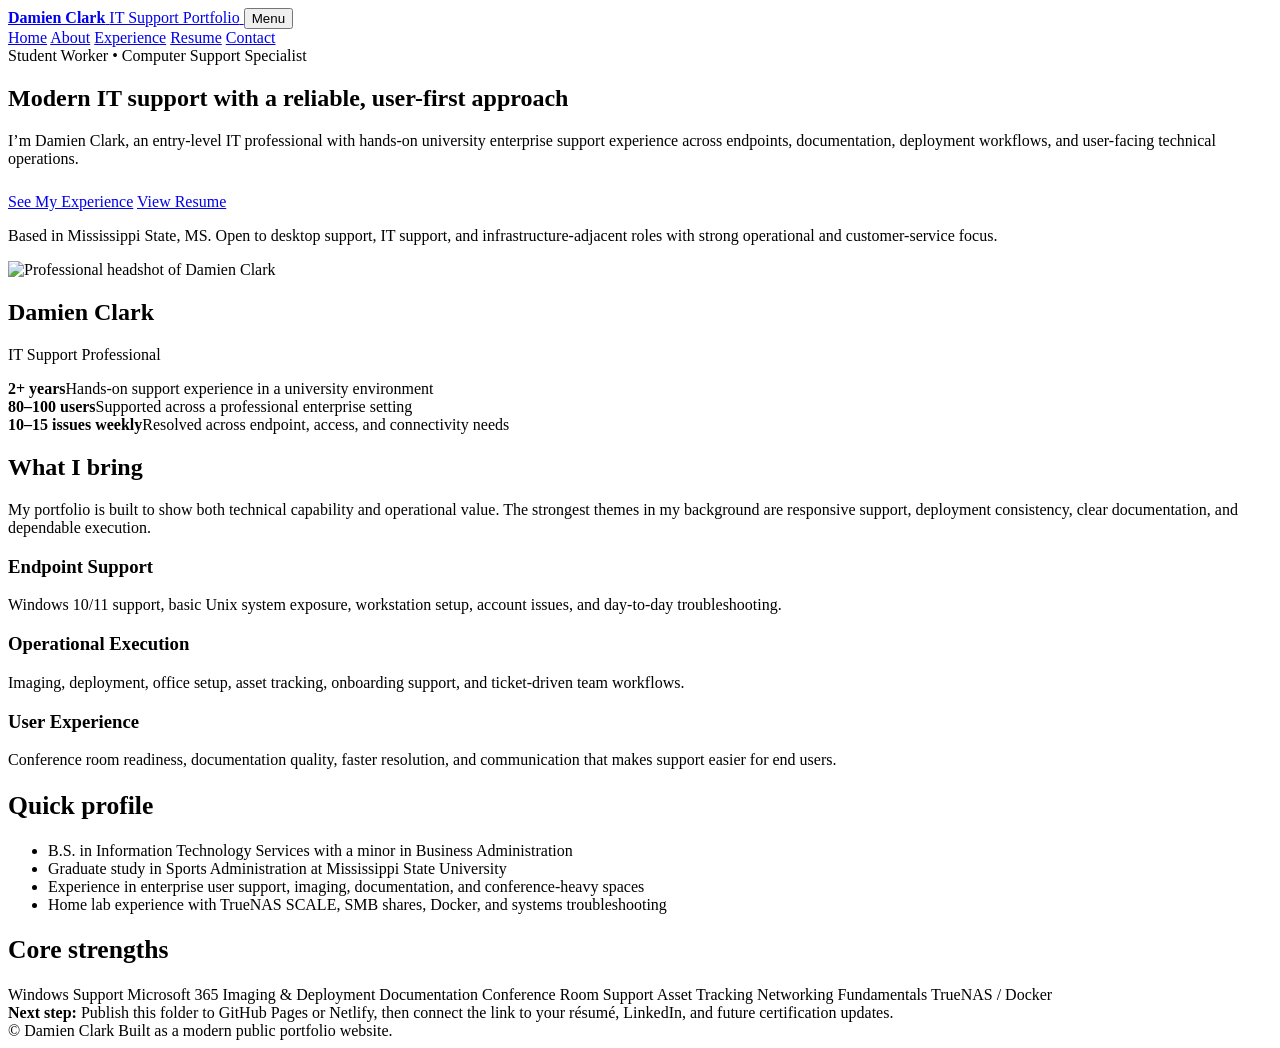
==== index.html @ 9a260115 "Add files via upload" ====
<!DOCTYPE html>
<html lang="en">
<head>
  <meta charset="UTF-8" />
  <meta name="viewport" content="width=device-width, initial-scale=1.0" />
  <meta name="description" content="Damien Clark portfolio website featuring IT support experience, technical strengths, and resume." />
  <title>Damien Clark | IT Support Portfolio</title>
  <link rel="stylesheet" href="assets/styles.css" />
</head>
<body>
<header class="site-header">
  <div class="container nav-wrap">
    <a class="brand" href="index.html">
      <strong>Damien Clark</strong>
      <span>IT Support Portfolio</span>
    </a>
    <button class="nav-toggle" type="button" aria-label="Open navigation">Menu</button>
    <nav class="nav-links">
      <a href="index.html" class="active">Home</a>
      <a href="about.html" class="">About</a>
      <a href="experience.html" class="">Experience</a>
      <a href="resume.html" class="">Resume</a>
      <a href="contact.html" class="">Contact</a>
    </nav>
  </div>
</header>

<main>
  <section class="hero">
    <div class="container hero-grid">
      <div>
        <span class="kicker">Student Worker • Computer Support Specialist</span>
        <h1>Modern IT support with a <span class="gradient">reliable, user-first approach</span></h1>
        <p class="lead">
          I’m Damien Clark, an entry-level IT professional with hands-on university enterprise support experience across endpoints, documentation, deployment workflows, and user-facing technical operations.
        </p>
        <div class="btn-row" style="margin-top: 1.6rem;">
          <a class="btn btn-primary" href="experience.html">See My Experience</a>
          <a class="btn btn-secondary" href="resume.html">View Resume</a>
        </div>
        <div class="hero-note">
          <p>
            Based in Mississippi State, MS. Open to desktop support, IT support, and infrastructure-adjacent roles with strong operational and customer-service focus.
          </p>
        </div>
      </div>
      <aside class="card profile-card">
        <img src="assets/headshot.png" alt="Professional headshot of Damien Clark" />
        <div class="profile-meta">
          <h2>Damien Clark</h2>
          <p>IT Support Professional</p>
        </div>
      </aside>
    </div>
  </section>

  <section class="section-tight">
    <div class="container">
      <div class="grid-3">
        <article class="stat"><strong>2+ years</strong><span class="muted">Hands-on support experience in a university environment</span></article>
        <article class="stat"><strong>80–100 users</strong><span class="muted">Supported across a professional enterprise setting</span></article>
        <article class="stat"><strong>10–15 issues weekly</strong><span class="muted">Resolved across endpoint, access, and connectivity needs</span></article>
      </div>
    </div>
  </section>

  <section class="section">
    <div class="container">
      <h2 class="section-title">What I bring</h2>
      <p class="section-copy">
        My portfolio is built to show both technical capability and operational value. The strongest themes in my background are responsive support, deployment consistency, clear documentation, and dependable execution.
      </p>
      <div class="grid-3">
        <article class="card info-card">
          <h3>Endpoint Support</h3>
          <p class="muted">Windows 10/11 support, basic Unix system exposure, workstation setup, account issues, and day-to-day troubleshooting.</p>
        </article>
        <article class="card info-card">
          <h3>Operational Execution</h3>
          <p class="muted">Imaging, deployment, office setup, asset tracking, onboarding support, and ticket-driven team workflows.</p>
        </article>
        <article class="card info-card">
          <h3>User Experience</h3>
          <p class="muted">Conference room readiness, documentation quality, faster resolution, and communication that makes support easier for end users.</p>
        </article>
      </div>
    </div>
  </section>

  <section class="section">
    <div class="container grid-2">
      <article class="card">
        <div class="card-inner">
          <h2 class="section-title" style="font-size: 1.6rem;">Quick profile</h2>
          <ul class="list-clean">
            <li>B.S. in Information Technology Services with a minor in Business Administration</li>
            <li>Graduate study in Sports Administration at Mississippi State University</li>
            <li>Experience in enterprise user support, imaging, documentation, and conference-heavy spaces</li>
            <li>Home lab experience with TrueNAS SCALE, SMB shares, Docker, and systems troubleshooting</li>
          </ul>
        </div>
      </article>
      <article class="card">
        <div class="card-inner">
          <h2 class="section-title" style="font-size: 1.6rem;">Core strengths</h2>
          <div class="badge-list">
            <span class="badge">Windows Support</span>
            <span class="badge">Microsoft 365</span>
            <span class="badge">Imaging & Deployment</span>
            <span class="badge">Documentation</span>
            <span class="badge">Conference Room Support</span>
            <span class="badge">Asset Tracking</span>
            <span class="badge">Networking Fundamentals</span>
            <span class="badge">TrueNAS / Docker</span>
          </div>
        </div>
      </article>
    </div>
  </section>

  <section class="section">
    <div class="container">
      <div class="callout">
        <strong>Next step:</strong> Publish this folder to GitHub Pages or Netlify, then connect the link to your résumé, LinkedIn, and future certification updates.
      </div>
    </div>
  </section>
</main>
<footer class="site-footer">
  <div class="container footer-row">
    <span>© <span data-year></span> Damien Clark</span>
    <span>Built as a modern public portfolio website.</span>
  </div>
</footer>
<script src="assets/script.js"></script></body></html>
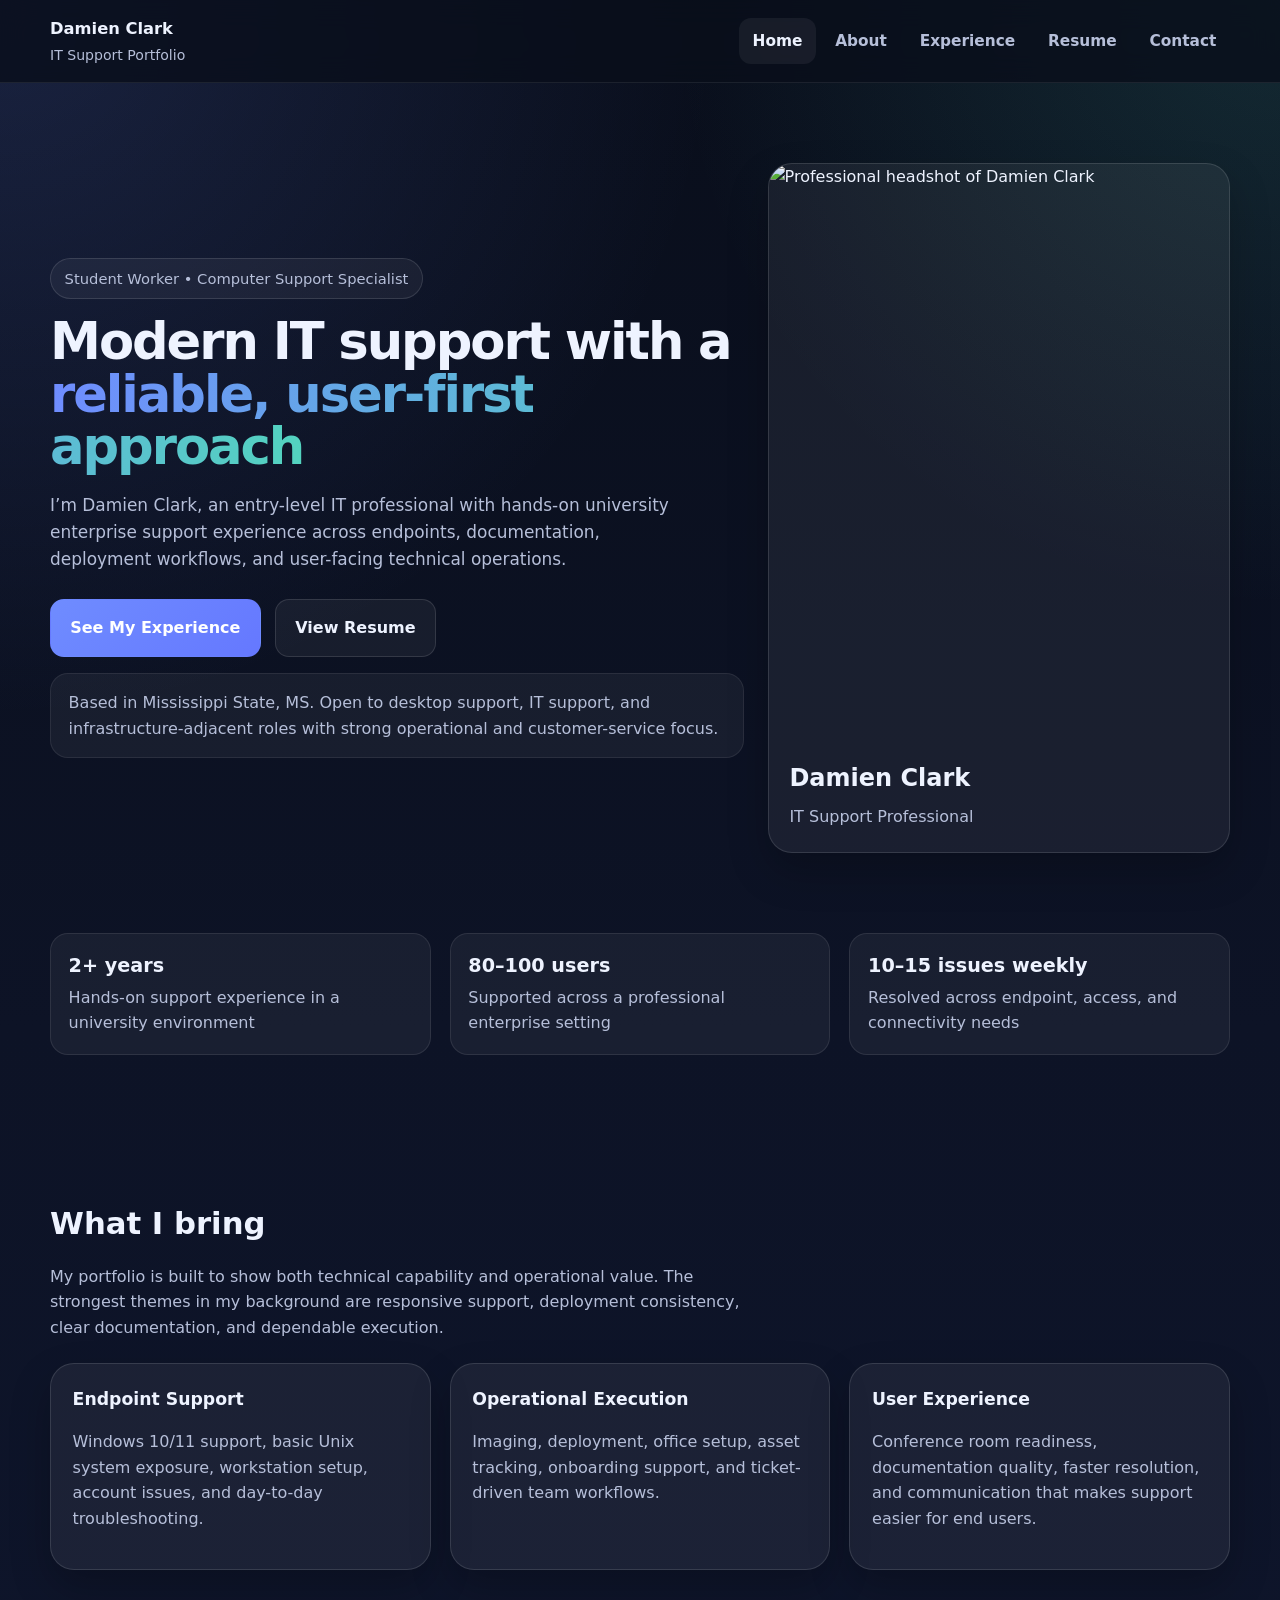
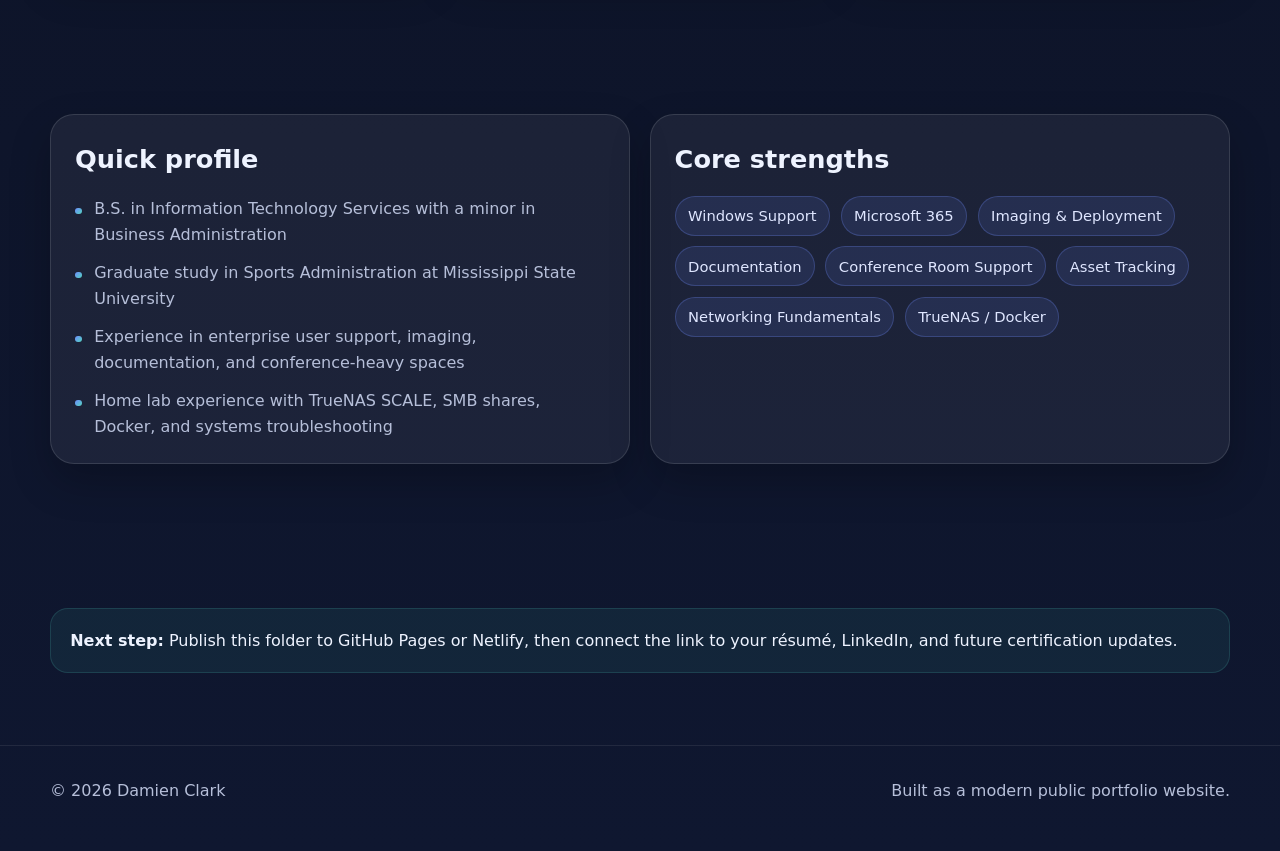
==== commit 69f82ad1: "New Files" ====
--- a/index.html
+++ b/index.html
@@ -5,7 +5,7 @@
   <meta name="viewport" content="width=device-width, initial-scale=1.0" />
   <meta name="description" content="Damien Clark portfolio website featuring IT support experience, technical strengths, and resume." />
   <title>Damien Clark | IT Support Portfolio</title>
-  <link rel="stylesheet" href="assets/styles.css" />
+  <link rel="stylesheet" href="styles.css" />
 </head>
 <body>
 <header class="site-header">
@@ -45,7 +45,7 @@
         </div>
       </div>
       <aside class="card profile-card">
-        <img src="assets/headshot.png" alt="Professional headshot of Damien Clark" />
+        <img src="headshot.png" alt="Professional headshot of Damien Clark" />
         <div class="profile-meta">
           <h2>Damien Clark</h2>
           <p>IT Support Professional</p>
@@ -132,4 +132,4 @@
     <span>Built as a modern public portfolio website.</span>
   </div>
 </footer>
-<script src="assets/script.js"></script></body></html>+<script src="script.js"></script></body></html>
--- a/styles.css
+++ b/styles.css
@@ -0,0 +1,349 @@
+:root {
+  --bg: #0b1020;
+  --bg-soft: #11182d;
+  --card: rgba(255, 255, 255, 0.06);
+  --card-border: rgba(255, 255, 255, 0.12);
+  --text: #eef3ff;
+  --muted: #b6bfd9;
+  --line: rgba(255, 255, 255, 0.08);
+  --accent: #6f8cff;
+  --accent-2: #53d3bf;
+  --radius: 24px;
+  --radius-sm: 18px;
+  --shadow: 0 18px 40px rgba(0, 0, 0, 0.22);
+  --max: 1180px;
+}
+
+* { box-sizing: border-box; }
+html { scroll-behavior: smooth; }
+body {
+  margin: 0;
+  font-family: Inter, system-ui, -apple-system, BlinkMacSystemFont, "Segoe UI", sans-serif;
+  color: var(--text);
+  line-height: 1.6;
+  background:
+    radial-gradient(circle at top left, rgba(111, 140, 255, 0.16), transparent 26%),
+    radial-gradient(circle at top right, rgba(83, 211, 191, 0.14), transparent 22%),
+    linear-gradient(180deg, #090e1b 0%, #0d1326 42%, #0f1730 100%);
+}
+
+a { color: inherit; text-decoration: none; }
+img { max-width: 100%; display: block; }
+.container { width: min(calc(100% - 2rem), var(--max)); margin: 0 auto; }
+.muted { color: var(--muted); }
+.section { padding: 4.5rem 0; }
+.section-tight { padding: 2rem 0 4.5rem; }
+.kicker {
+  display: inline-flex;
+  gap: 0.5rem;
+  align-items: center;
+  padding: 0.5rem 0.85rem;
+  border-radius: 999px;
+  border: 1px solid rgba(255,255,255,0.12);
+  background: rgba(255,255,255,0.05);
+  color: var(--muted);
+  font-size: 0.92rem;
+}
+.grid-2, .grid-3 { display: grid; gap: 1.2rem; }
+.grid-2 { grid-template-columns: repeat(2, minmax(0, 1fr)); }
+.grid-3 { grid-template-columns: repeat(3, minmax(0, 1fr)); }
+.card {
+  background: var(--card);
+  border: 1px solid var(--card-border);
+  border-radius: var(--radius);
+  box-shadow: var(--shadow);
+}
+.card-inner { padding: 1.5rem; }
+.badge-list, .tag-list {
+  display: flex;
+  flex-wrap: wrap;
+  gap: 0.65rem;
+}
+.badge, .tag {
+  padding: 0.45rem 0.78rem;
+  border-radius: 999px;
+  font-size: 0.92rem;
+}
+.badge {
+  color: #dfe6ff;
+  background: rgba(111, 140, 255, 0.12);
+  border: 1px solid rgba(111, 140, 255, 0.26);
+}
+.tag {
+  color: var(--muted);
+  background: rgba(255,255,255,0.05);
+  border: 1px solid rgba(255,255,255,0.1);
+}
+.btn-row { display: flex; flex-wrap: wrap; gap: 0.9rem; }
+.btn {
+  display: inline-flex;
+  align-items: center;
+  justify-content: center;
+  gap: 0.6rem;
+  padding: 0.95rem 1.2rem;
+  border-radius: 14px;
+  font-weight: 700;
+  border: 1px solid transparent;
+  transition: transform 0.18s ease, background 0.18s ease, border-color 0.18s ease;
+}
+.btn:hover { transform: translateY(-1px); }
+.btn-primary {
+  color: white;
+  background: linear-gradient(135deg, var(--accent), #6578ff);
+}
+.btn-secondary {
+  color: var(--text);
+  background: rgba(255,255,255,0.05);
+  border-color: rgba(255,255,255,0.12);
+}
+header.site-header {
+  position: sticky;
+  top: 0;
+  z-index: 40;
+  border-bottom: 1px solid var(--line);
+  background: rgba(9, 14, 27, 0.8);
+  backdrop-filter: blur(14px);
+}
+.nav-wrap {
+  display: flex;
+  align-items: center;
+  justify-content: space-between;
+  padding: 1rem 0;
+  gap: 1rem;
+}
+.brand {
+  display: flex;
+  flex-direction: column;
+  gap: 0.1rem;
+}
+.brand strong { font-size: 1.02rem; }
+.brand span { color: var(--muted); font-size: 0.88rem; }
+.nav-toggle {
+  display: none;
+  border: 1px solid rgba(255,255,255,0.12);
+  background: transparent;
+  color: var(--text);
+  border-radius: 12px;
+  padding: 0.55rem 0.7rem;
+}
+.nav-links {
+  display: flex;
+  align-items: center;
+  gap: 0.35rem;
+  flex-wrap: wrap;
+}
+.nav-links a {
+  padding: 0.65rem 0.85rem;
+  border-radius: 12px;
+  color: var(--muted);
+  font-weight: 600;
+  font-size: 0.96rem;
+}
+.nav-links a:hover,
+.nav-links a.active {
+  color: var(--text);
+  background: rgba(255,255,255,0.06);
+}
+.hero {
+  padding: 5rem 0 3rem;
+}
+.hero-grid {
+  display: grid;
+  grid-template-columns: 1.2fr 0.8fr;
+  gap: 1.5rem;
+  align-items: center;
+}
+.hero h1,
+.page-hero h1 {
+  margin: 1rem 0 0;
+  font-size: clamp(2.6rem, 4vw, 4.8rem);
+  line-height: 1.02;
+  letter-spacing: -0.04em;
+}
+.gradient {
+  color: transparent;
+  background: linear-gradient(90deg, var(--accent), var(--accent-2));
+  -webkit-background-clip: text;
+  background-clip: text;
+}
+.hero p.lead,
+.page-hero p.lead {
+  margin: 1.25rem 0 0;
+  font-size: 1.06rem;
+  color: var(--muted);
+  max-width: 60ch;
+}
+.profile-card {
+  overflow: hidden;
+}
+.profile-card img {
+  aspect-ratio: 4 / 5;
+  object-fit: cover;
+  width: 100%;
+}
+.profile-meta {
+  padding: 1.2rem 1.3rem 1.4rem;
+}
+.profile-meta h2,
+.profile-meta p { margin: 0; }
+.profile-meta p { color: var(--muted); margin-top: 0.4rem; }
+.stat-grid {
+  display: grid;
+  grid-template-columns: repeat(2, minmax(0, 1fr));
+  gap: 1rem;
+}
+.stat {
+  padding: 1.1rem;
+  border-radius: var(--radius-sm);
+  background: rgba(255,255,255,0.05);
+  border: 1px solid rgba(255,255,255,0.09);
+}
+.stat strong {
+  display: block;
+  font-size: 1.2rem;
+  margin-bottom: 0.18rem;
+}
+.section-title {
+  margin: 0 0 1rem;
+  font-size: clamp(1.7rem, 2.4vw, 2.3rem);
+}
+.section-copy {
+  margin: 0 0 1.4rem;
+  color: var(--muted);
+  max-width: 70ch;
+}
+.list-clean {
+  list-style: none;
+  margin: 0;
+  padding: 0;
+  display: grid;
+  gap: 0.8rem;
+}
+.list-clean li {
+  padding-left: 1.2rem;
+  position: relative;
+  color: var(--muted);
+}
+.list-clean li::before {
+  content: "";
+  position: absolute;
+  left: 0;
+  top: 0.72rem;
+  width: 0.42rem;
+  height: 0.42rem;
+  border-radius: 999px;
+  background: linear-gradient(135deg, var(--accent), var(--accent-2));
+}
+.timeline {
+  display: grid;
+  gap: 1rem;
+}
+.timeline-item {
+  padding: 1.3rem;
+  border-radius: 20px;
+  background: rgba(255,255,255,0.05);
+  border: 1px solid rgba(255,255,255,0.08);
+}
+.timeline-top {
+  display: flex;
+  justify-content: space-between;
+  gap: 1rem;
+  flex-wrap: wrap;
+  align-items: center;
+}
+.timeline-top h3 {
+  margin: 0;
+  font-size: 1.08rem;
+}
+.timeline-top .when {
+  color: var(--muted);
+  font-size: 0.95rem;
+}
+.timeline-item p { color: var(--muted); }
+.skill-group {
+  display: grid;
+  gap: 0.8rem;
+}
+.skill-group h3, .info-card h3, .contact-card h3, .project-card h3 {
+  margin: 0 0 0.4rem;
+  font-size: 1.08rem;
+}
+.info-card,
+.contact-card,
+.project-card {
+  padding: 1.35rem;
+}
+.resume-frame {
+  width: 100%;
+  min-height: 78vh;
+  border: 1px solid rgba(255,255,255,0.08);
+  border-radius: 18px;
+  background: white;
+}
+.page-hero {
+  padding: 3.3rem 0 1rem;
+}
+footer.site-footer {
+  padding: 2rem 0 3rem;
+  border-top: 1px solid var(--line);
+  color: var(--muted);
+}
+.footer-row {
+  display: flex;
+  justify-content: space-between;
+  gap: 1rem;
+  flex-wrap: wrap;
+}
+.callout {
+  padding: 1.15rem 1.2rem;
+  border-radius: 18px;
+  background: rgba(83, 211, 191, 0.08);
+  border: 1px solid rgba(83, 211, 191, 0.16);
+}
+.contact-links {
+  display: grid;
+  gap: 0.9rem;
+}
+.contact-line {
+  display: flex;
+  flex-wrap: wrap;
+  gap: 0.5rem;
+  align-items: center;
+  color: var(--muted);
+}
+.contact-line strong { color: var(--text); }
+.hero-note {
+  margin-top: 1rem;
+  padding: 1rem 1.1rem;
+  border-radius: 18px;
+  background: rgba(255,255,255,0.05);
+  border: 1px solid rgba(255,255,255,0.08);
+}
+.hero-note p { margin: 0; color: var(--muted); }
+@media (max-width: 980px) {
+  .hero-grid,
+  .grid-2,
+  .grid-3 {
+    grid-template-columns: 1fr;
+  }
+}
+@media (max-width: 760px) {
+  .nav-toggle { display: inline-flex; }
+  .nav-links {
+    display: none;
+    position: absolute;
+    top: calc(100% + 0.5rem);
+    right: 1rem;
+    flex-direction: column;
+    align-items: stretch;
+    min-width: 240px;
+    padding: 0.8rem;
+    background: rgba(9, 14, 27, 0.96);
+    border: 1px solid rgba(255,255,255,0.1);
+    border-radius: 16px;
+    box-shadow: var(--shadow);
+  }
+  .nav-links.open { display: flex; }
+  .hero { padding-top: 3.5rem; }
+  .hero h1, .page-hero h1 { font-size: clamp(2.2rem, 11vw, 3.2rem); }
+}
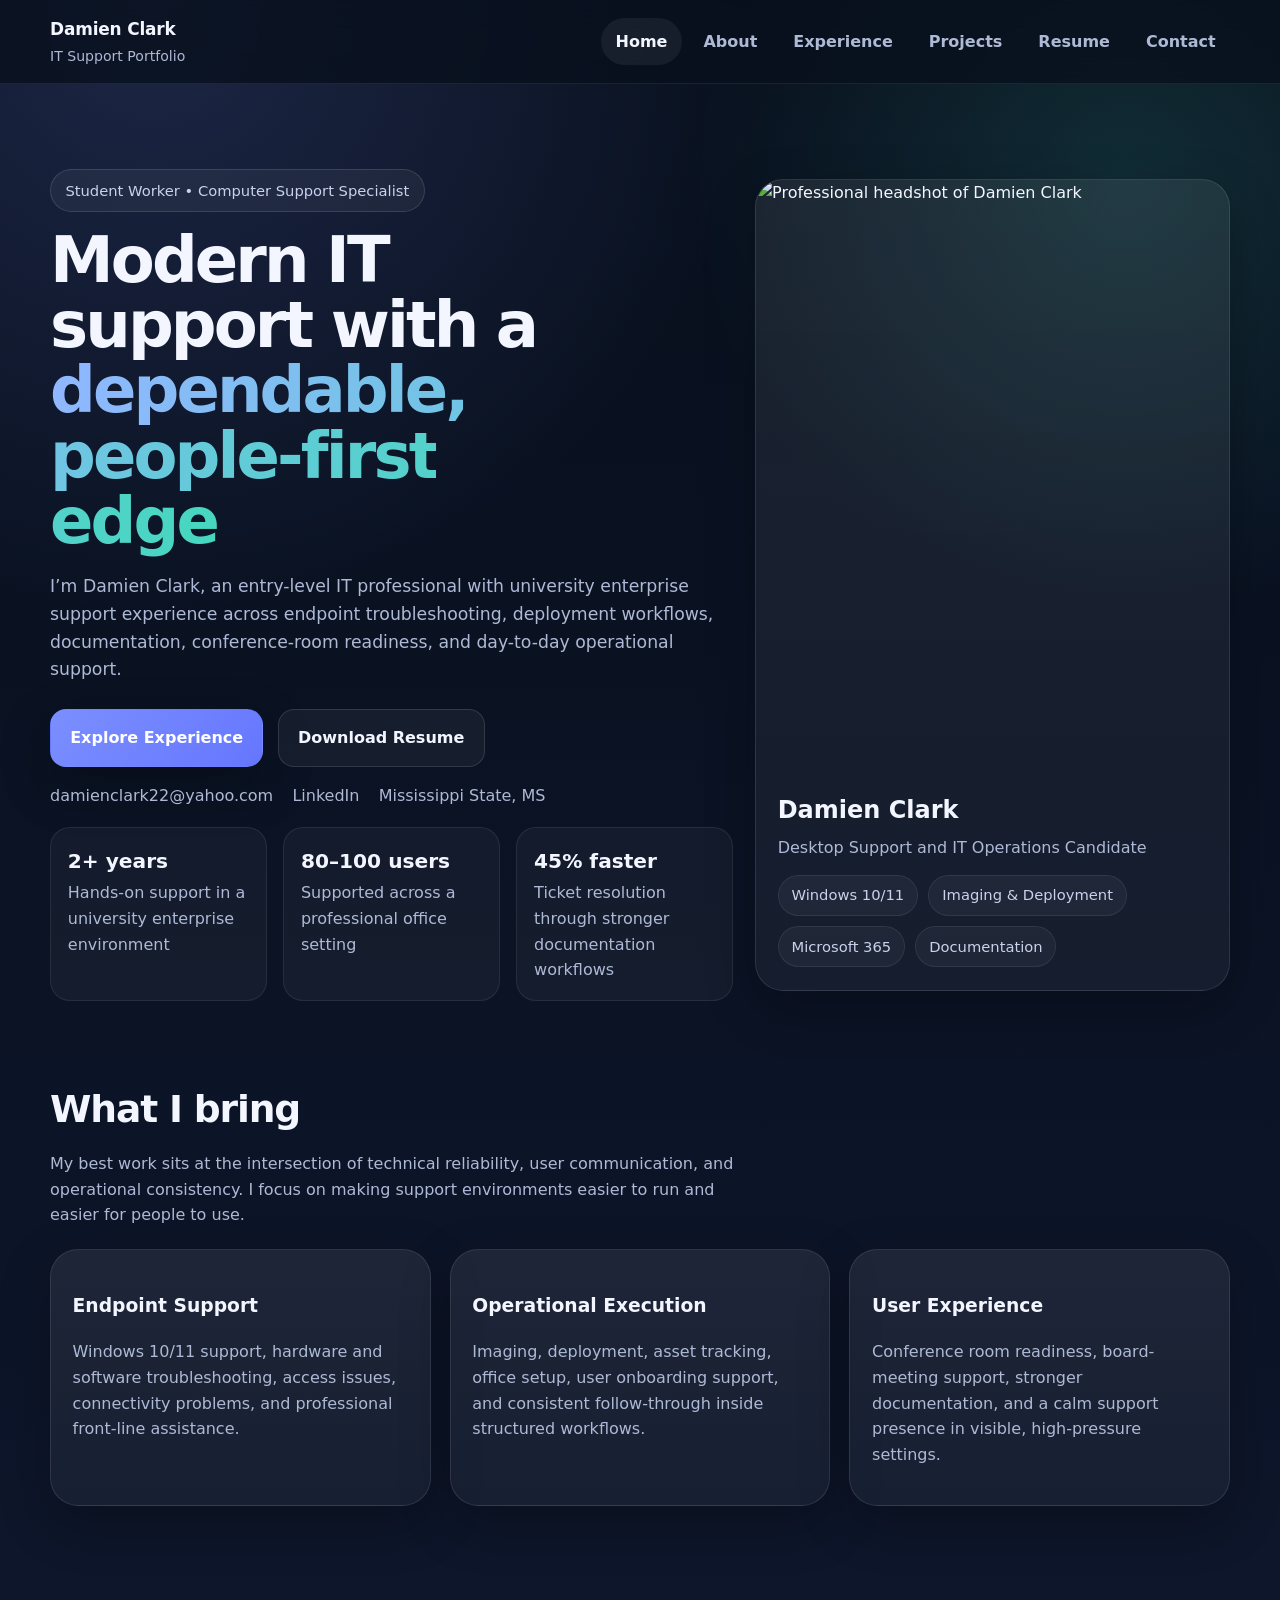
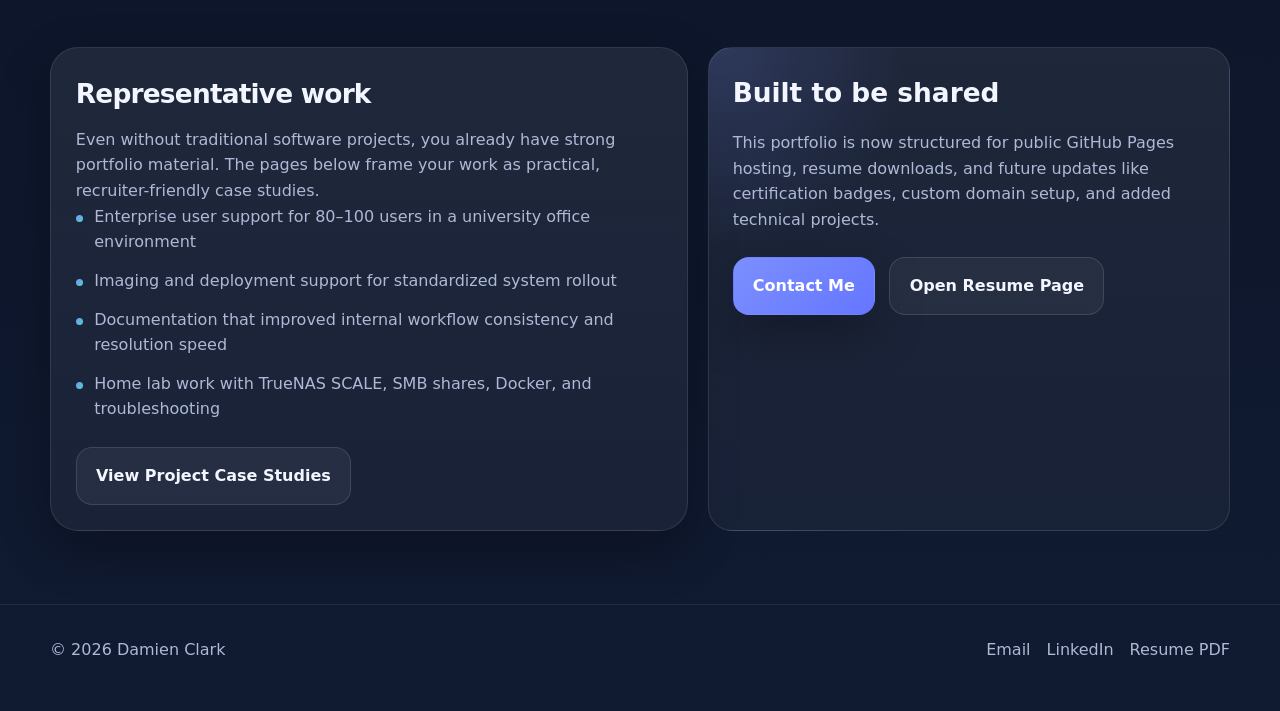
==== commit 86bac3f4: "Add files via upload" ====
--- a/index.html
+++ b/index.html
@@ -3,7 +3,7 @@
 <head>
   <meta charset="UTF-8" />
   <meta name="viewport" content="width=device-width, initial-scale=1.0" />
-  <meta name="description" content="Damien Clark portfolio website featuring IT support experience, technical strengths, and resume." />
+  <meta name="description" content="Damien Clark portfolio website featuring IT support experience, project case studies, and resume access." />
   <title>Damien Clark | IT Support Portfolio</title>
   <link rel="stylesheet" href="styles.css" />
 </head>
@@ -17,119 +17,123 @@
     <button class="nav-toggle" type="button" aria-label="Open navigation">Menu</button>
     <nav class="nav-links">
       <a href="index.html" class="active">Home</a>
-      <a href="about.html" class="">About</a>
-      <a href="experience.html" class="">Experience</a>
-      <a href="resume.html" class="">Resume</a>
-      <a href="contact.html" class="">Contact</a>
+<a href="about.html" class="">About</a>
+<a href="experience.html" class="">Experience</a>
+<a href="projects.html" class="">Projects</a>
+<a href="resume.html" class="">Resume</a>
+<a href="contact.html" class="">Contact</a>
     </nav>
   </div>
 </header>
+<main>
 
-<main>
-  <section class="hero">
-    <div class="container hero-grid">
-      <div>
-        <span class="kicker">Student Worker • Computer Support Specialist</span>
-        <h1>Modern IT support with a <span class="gradient">reliable, user-first approach</span></h1>
-        <p class="lead">
-          I’m Damien Clark, an entry-level IT professional with hands-on university enterprise support experience across endpoints, documentation, deployment workflows, and user-facing technical operations.
-        </p>
-        <div class="btn-row" style="margin-top: 1.6rem;">
-          <a class="btn btn-primary" href="experience.html">See My Experience</a>
-          <a class="btn btn-secondary" href="resume.html">View Resume</a>
-        </div>
-        <div class="hero-note">
-          <p>
-            Based in Mississippi State, MS. Open to desktop support, IT support, and infrastructure-adjacent roles with strong operational and customer-service focus.
-          </p>
+<section class="hero">
+  <div class="container hero-grid">
+    <div>
+      <span class="eyebrow">Student Worker • Computer Support Specialist</span>
+      <h1>Modern IT support with a <span class="gradient">dependable, people-first edge</span></h1>
+      <p class="lead">
+        I’m Damien Clark, an entry-level IT professional with university enterprise support experience across endpoint troubleshooting, deployment workflows, documentation, conference-room readiness, and day-to-day operational support.
+      </p>
+      <div class="btn-row">
+        <a class="btn btn-primary" href="experience.html">Explore Experience</a>
+        <a class="btn btn-secondary" href="Damien-Clark-Resume.pdf" download>Download Resume</a>
+      </div>
+      <div class="inline-links">
+        <a href="mailto:damienclark22@yahoo.com">damienclark22@yahoo.com</a>
+        <a href="https://www.linkedin.com/in/damien-clark-613438275/" target="_blank" rel="noreferrer">LinkedIn</a>
+        <span>Mississippi State, MS</span>
+      </div>
+      <div class="quick-facts">
+        <div class="fact"><strong>2+ years</strong><span class="muted">Hands-on support in a university enterprise environment</span></div>
+        <div class="fact"><strong>80–100 users</strong><span class="muted">Supported across a professional office setting</span></div>
+        <div class="fact"><strong>45% faster</strong><span class="muted">Ticket resolution through stronger documentation workflows</span></div>
+      </div>
+    </div>
+    <aside class="card hero-panel">
+      <img src="headshot.png" alt="Professional headshot of Damien Clark" />
+      <div class="meta">
+        <h2>Damien Clark</h2>
+        <p>Desktop Support and IT Operations Candidate</p>
+        <div class="tags" style="margin-top: .9rem;">
+          <span class="tag">Windows 10/11</span>
+          <span class="tag">Imaging & Deployment</span>
+          <span class="tag">Microsoft 365</span>
+          <span class="tag">Documentation</span>
         </div>
       </div>
-      <aside class="card profile-card">
-        <img src="headshot.png" alt="Professional headshot of Damien Clark" />
-        <div class="profile-meta">
-          <h2>Damien Clark</h2>
-          <p>IT Support Professional</p>
-        </div>
-      </aside>
-    </div>
-  </section>
+    </aside>
+  </div>
+</section>
 
-  <section class="section-tight">
-    <div class="container">
-      <div class="grid-3">
-        <article class="stat"><strong>2+ years</strong><span class="muted">Hands-on support experience in a university environment</span></article>
-        <article class="stat"><strong>80–100 users</strong><span class="muted">Supported across a professional enterprise setting</span></article>
-        <article class="stat"><strong>10–15 issues weekly</strong><span class="muted">Resolved across endpoint, access, and connectivity needs</span></article>
+<section class="section-tight">
+  <div class="container">
+    <div class="section-head">
+      <div>
+        <h2 class="section-title">What I bring</h2>
+        <p class="section-copy">
+          My best work sits at the intersection of technical reliability, user communication, and operational consistency. I focus on making support environments easier to run and easier for people to use.
+        </p>
       </div>
     </div>
-  </section>
-
-  <section class="section">
-    <div class="container">
-      <h2 class="section-title">What I bring</h2>
-      <p class="section-copy">
-        My portfolio is built to show both technical capability and operational value. The strongest themes in my background are responsive support, deployment consistency, clear documentation, and dependable execution.
-      </p>
-      <div class="grid-3">
-        <article class="card info-card">
-          <h3>Endpoint Support</h3>
-          <p class="muted">Windows 10/11 support, basic Unix system exposure, workstation setup, account issues, and day-to-day troubleshooting.</p>
-        </article>
-        <article class="card info-card">
-          <h3>Operational Execution</h3>
-          <p class="muted">Imaging, deployment, office setup, asset tracking, onboarding support, and ticket-driven team workflows.</p>
-        </article>
-        <article class="card info-card">
-          <h3>User Experience</h3>
-          <p class="muted">Conference room readiness, documentation quality, faster resolution, and communication that makes support easier for end users.</p>
-        </article>
-      </div>
-    </div>
-  </section>
-
-  <section class="section">
-    <div class="container grid-2">
-      <article class="card">
-        <div class="card-inner">
-          <h2 class="section-title" style="font-size: 1.6rem;">Quick profile</h2>
-          <ul class="list-clean">
-            <li>B.S. in Information Technology Services with a minor in Business Administration</li>
-            <li>Graduate study in Sports Administration at Mississippi State University</li>
-            <li>Experience in enterprise user support, imaging, documentation, and conference-heavy spaces</li>
-            <li>Home lab experience with TrueNAS SCALE, SMB shares, Docker, and systems troubleshooting</li>
-          </ul>
-        </div>
+    <div class="grid-3">
+      <article class="card info-card">
+        <h3>Endpoint Support</h3>
+        <p class="muted">Windows 10/11 support, hardware and software troubleshooting, access issues, connectivity problems, and professional front-line assistance.</p>
       </article>
-      <article class="card">
-        <div class="card-inner">
-          <h2 class="section-title" style="font-size: 1.6rem;">Core strengths</h2>
-          <div class="badge-list">
-            <span class="badge">Windows Support</span>
-            <span class="badge">Microsoft 365</span>
-            <span class="badge">Imaging & Deployment</span>
-            <span class="badge">Documentation</span>
-            <span class="badge">Conference Room Support</span>
-            <span class="badge">Asset Tracking</span>
-            <span class="badge">Networking Fundamentals</span>
-            <span class="badge">TrueNAS / Docker</span>
-          </div>
-        </div>
+      <article class="card info-card">
+        <h3>Operational Execution</h3>
+        <p class="muted">Imaging, deployment, asset tracking, office setup, user onboarding support, and consistent follow-through inside structured workflows.</p>
+      </article>
+      <article class="card info-card">
+        <h3>User Experience</h3>
+        <p class="muted">Conference room readiness, board-meeting support, stronger documentation, and a calm support presence in visible, high-pressure settings.</p>
       </article>
     </div>
-  </section>
+  </div>
+</section>
 
-  <section class="section">
-    <div class="container">
-      <div class="callout">
-        <strong>Next step:</strong> Publish this folder to GitHub Pages or Netlify, then connect the link to your résumé, LinkedIn, and future certification updates.
+<section class="section">
+  <div class="container split-highlight">
+    <article class="card">
+      <div class="card-inner">
+        <h2 class="section-title" style="font-size:1.65rem;">Representative work</h2>
+        <p class="section-copy">Even without traditional software projects, you already have strong portfolio material. The pages below frame your work as practical, recruiter-friendly case studies.</p>
+        <ul class="list-clean">
+          <li>Enterprise user support for 80–100 users in a university office environment</li>
+          <li>Imaging and deployment support for standardized system rollout</li>
+          <li>Documentation that improved internal workflow consistency and resolution speed</li>
+          <li>Home lab work with TrueNAS SCALE, SMB shares, Docker, and troubleshooting</li>
+        </ul>
+        <div class="btn-row">
+          <a class="btn btn-secondary" href="projects.html">View Project Case Studies</a>
+        </div>
       </div>
-    </div>
-  </section>
+    </article>
+    <article class="cta-banner">
+      <h2>Built to be shared</h2>
+      <p class="muted">This portfolio is now structured for public GitHub Pages hosting, resume downloads, and future updates like certification badges, custom domain setup, and added technical projects.</p>
+      <div class="btn-row">
+        <a class="btn btn-primary" href="contact.html">Contact Me</a>
+        <a class="btn btn-secondary" href="resume.html">Open Resume Page</a>
+      </div>
+    </article>
+  </div>
+</section>
+
 </main>
+
 <footer class="site-footer">
   <div class="container footer-row">
-    <span>© <span data-year></span> Damien Clark</span>
-    <span>Built as a modern public portfolio website.</span>
+    <div>© <span data-year></span> Damien Clark</div>
+    <div class="footer-links">
+      <a href="mailto:damienclark22@yahoo.com">Email</a>
+      <a href="https://www.linkedin.com/in/damien-clark-613438275/" target="_blank" rel="noreferrer">LinkedIn</a>
+      <a href="Damien-Clark-Resume.pdf" download>Resume PDF</a>
+    </div>
   </div>
 </footer>
-<script src="script.js"></script></body></html>+<script src="script.js"></script>
+
+</body>
+</html>
--- a/styles.css
+++ b/styles.css
@@ -1,16 +1,22 @@
+
 :root {
-  --bg: #0b1020;
-  --bg-soft: #11182d;
-  --card: rgba(255, 255, 255, 0.06);
-  --card-border: rgba(255, 255, 255, 0.12);
-  --text: #eef3ff;
-  --muted: #b6bfd9;
-  --line: rgba(255, 255, 255, 0.08);
-  --accent: #6f8cff;
-  --accent-2: #53d3bf;
-  --radius: 24px;
-  --radius-sm: 18px;
-  --shadow: 0 18px 40px rgba(0, 0, 0, 0.22);
+  --bg: #09101f;
+  --bg-soft: #101a32;
+  --bg-soft-2: #0d1529;
+  --surface: rgba(255,255,255,0.06);
+  --surface-2: rgba(255,255,255,0.08);
+  --border: rgba(255,255,255,0.10);
+  --text: #f3f6ff;
+  --muted: #aeb9d6;
+  --muted-2: #c9d2ec;
+  --accent: #7b8fff;
+  --accent-2: #46d7bf;
+  --accent-3: #90b7ff;
+  --shadow: 0 18px 50px rgba(0,0,0,.28);
+  --radius-xl: 28px;
+  --radius-lg: 22px;
+  --radius-md: 16px;
+  --radius-sm: 12px;
   --max: 1180px;
 }
 
@@ -20,217 +26,284 @@
   margin: 0;
   font-family: Inter, system-ui, -apple-system, BlinkMacSystemFont, "Segoe UI", sans-serif;
   color: var(--text);
+  background:
+    radial-gradient(circle at 12% 0%, rgba(123,143,255,.18), transparent 24%),
+    radial-gradient(circle at 88% 8%, rgba(70,215,191,.14), transparent 18%),
+    linear-gradient(180deg, #08101d 0%, #0b1325 42%, #101a31 100%);
   line-height: 1.6;
-  background:
-    radial-gradient(circle at top left, rgba(111, 140, 255, 0.16), transparent 26%),
-    radial-gradient(circle at top right, rgba(83, 211, 191, 0.14), transparent 22%),
-    linear-gradient(180deg, #090e1b 0%, #0d1326 42%, #0f1730 100%);
-}
-
+}
 a { color: inherit; text-decoration: none; }
 img { max-width: 100%; display: block; }
 .container { width: min(calc(100% - 2rem), var(--max)); margin: 0 auto; }
-.muted { color: var(--muted); }
-.section { padding: 4.5rem 0; }
-.section-tight { padding: 2rem 0 4.5rem; }
-.kicker {
-  display: inline-flex;
-  gap: 0.5rem;
-  align-items: center;
-  padding: 0.5rem 0.85rem;
-  border-radius: 999px;
-  border: 1px solid rgba(255,255,255,0.12);
-  background: rgba(255,255,255,0.05);
-  color: var(--muted);
-  font-size: 0.92rem;
-}
-.grid-2, .grid-3 { display: grid; gap: 1.2rem; }
-.grid-2 { grid-template-columns: repeat(2, minmax(0, 1fr)); }
-.grid-3 { grid-template-columns: repeat(3, minmax(0, 1fr)); }
-.card {
-  background: var(--card);
-  border: 1px solid var(--card-border);
-  border-radius: var(--radius);
-  box-shadow: var(--shadow);
-}
-.card-inner { padding: 1.5rem; }
-.badge-list, .tag-list {
-  display: flex;
-  flex-wrap: wrap;
-  gap: 0.65rem;
-}
-.badge, .tag {
-  padding: 0.45rem 0.78rem;
-  border-radius: 999px;
-  font-size: 0.92rem;
-}
-.badge {
-  color: #dfe6ff;
-  background: rgba(111, 140, 255, 0.12);
-  border: 1px solid rgba(111, 140, 255, 0.26);
-}
-.tag {
-  color: var(--muted);
-  background: rgba(255,255,255,0.05);
-  border: 1px solid rgba(255,255,255,0.1);
-}
-.btn-row { display: flex; flex-wrap: wrap; gap: 0.9rem; }
-.btn {
-  display: inline-flex;
-  align-items: center;
-  justify-content: center;
-  gap: 0.6rem;
-  padding: 0.95rem 1.2rem;
-  border-radius: 14px;
-  font-weight: 700;
-  border: 1px solid transparent;
-  transition: transform 0.18s ease, background 0.18s ease, border-color 0.18s ease;
-}
-.btn:hover { transform: translateY(-1px); }
-.btn-primary {
-  color: white;
-  background: linear-gradient(135deg, var(--accent), #6578ff);
-}
-.btn-secondary {
-  color: var(--text);
-  background: rgba(255,255,255,0.05);
-  border-color: rgba(255,255,255,0.12);
-}
-header.site-header {
+main { overflow: hidden; }
+
+.site-header {
   position: sticky;
   top: 0;
-  z-index: 40;
-  border-bottom: 1px solid var(--line);
-  background: rgba(9, 14, 27, 0.8);
+  z-index: 100;
+  background: rgba(8,16,29,.78);
   backdrop-filter: blur(14px);
+  border-bottom: 1px solid rgba(255,255,255,.08);
 }
 .nav-wrap {
   display: flex;
   align-items: center;
   justify-content: space-between;
+  gap: 1rem;
   padding: 1rem 0;
-  gap: 1rem;
 }
 .brand {
   display: flex;
   flex-direction: column;
-  gap: 0.1rem;
-}
-.brand strong { font-size: 1.02rem; }
-.brand span { color: var(--muted); font-size: 0.88rem; }
+  gap: .1rem;
+  min-width: 0;
+}
+.brand strong {
+  font-size: 1.06rem;
+  letter-spacing: -.01em;
+}
+.brand span {
+  color: var(--muted);
+  font-size: .88rem;
+}
 .nav-toggle {
   display: none;
-  border: 1px solid rgba(255,255,255,0.12);
-  background: transparent;
+  border: 1px solid var(--border);
+  background: rgba(255,255,255,.04);
   color: var(--text);
-  border-radius: 12px;
-  padding: 0.55rem 0.7rem;
+  border-radius: 14px;
+  padding: .6rem .8rem;
+  font: inherit;
 }
 .nav-links {
   display: flex;
   align-items: center;
-  gap: 0.35rem;
+  gap: .45rem;
   flex-wrap: wrap;
 }
 .nav-links a {
-  padding: 0.65rem 0.85rem;
-  border-radius: 12px;
   color: var(--muted);
   font-weight: 600;
-  font-size: 0.96rem;
+  padding: .68rem .9rem;
+  border-radius: 999px;
+  transition: .18s ease;
 }
 .nav-links a:hover,
 .nav-links a.active {
   color: var(--text);
-  background: rgba(255,255,255,0.06);
-}
+  background: rgba(255,255,255,.06);
+}
+
 .hero {
-  padding: 5rem 0 3rem;
+  padding: 5.3rem 0 2.6rem;
 }
 .hero-grid {
   display: grid;
-  grid-template-columns: 1.2fr 0.8fr;
-  gap: 1.5rem;
-  align-items: center;
-}
-.hero h1,
-.page-hero h1 {
+  grid-template-columns: 1.18fr .82fr;
+  gap: 1.35rem;
+  align-items: center;
+}
+.eyebrow,
+.kicker {
+  display: inline-flex;
+  align-items: center;
+  gap: .55rem;
+  padding: .54rem .9rem;
+  border: 1px solid rgba(255,255,255,.12);
+  border-radius: 999px;
+  background: rgba(255,255,255,.05);
+  color: var(--muted-2);
+  font-size: .92rem;
+}
+h1 {
   margin: 1rem 0 0;
-  font-size: clamp(2.6rem, 4vw, 4.8rem);
+  font-size: clamp(2.7rem, 5vw, 5rem);
   line-height: 1.02;
-  letter-spacing: -0.04em;
+  letter-spacing: -.045em;
+  max-width: 11ch;
 }
 .gradient {
   color: transparent;
-  background: linear-gradient(90deg, var(--accent), var(--accent-2));
+  background: linear-gradient(90deg, var(--accent-3), var(--accent-2));
   -webkit-background-clip: text;
   background-clip: text;
 }
-.hero p.lead,
-.page-hero p.lead {
-  margin: 1.25rem 0 0;
-  font-size: 1.06rem;
-  color: var(--muted);
-  max-width: 60ch;
-}
-.profile-card {
+.lead {
+  max-width: 64ch;
+  font-size: 1.08rem;
+  color: var(--muted);
+  margin: 1.2rem 0 0;
+}
+.btn-row {
+  display: flex;
+  flex-wrap: wrap;
+  gap: .9rem;
+  margin-top: 1.55rem;
+}
+.btn {
+  display: inline-flex;
+  align-items: center;
+  justify-content: center;
+  gap: .55rem;
+  border-radius: 16px;
+  padding: .95rem 1.2rem;
+  font-weight: 700;
+  border: 1px solid transparent;
+  transition: transform .18s ease, background .18s ease, border-color .18s ease;
+}
+.btn:hover { transform: translateY(-1px); }
+.btn-primary {
+  background: linear-gradient(135deg, var(--accent), #6576ff);
+  color: white;
+  box-shadow: var(--shadow);
+}
+.btn-secondary {
+  background: rgba(255,255,255,.05);
+  color: var(--text);
+  border-color: rgba(255,255,255,.12);
+}
+.inline-links {
+  display: flex;
+  flex-wrap: wrap;
+  gap: .95rem 1.2rem;
+  margin-top: 1rem;
+  color: var(--muted);
+  font-weight: 500;
+}
+.inline-links a:hover { color: var(--text); }
+
+.card {
+  background: linear-gradient(180deg, rgba(255,255,255,.075), rgba(255,255,255,.045));
+  border: 1px solid var(--border);
+  border-radius: var(--radius-xl);
+  box-shadow: var(--shadow);
+}
+.card-inner { padding: 1.55rem; }
+
+.hero-panel {
   overflow: hidden;
 }
-.profile-card img {
+.hero-panel img {
   aspect-ratio: 4 / 5;
+  width: 100%;
   object-fit: cover;
-  width: 100%;
-}
-.profile-meta {
-  padding: 1.2rem 1.3rem 1.4rem;
-}
-.profile-meta h2,
-.profile-meta p { margin: 0; }
-.profile-meta p { color: var(--muted); margin-top: 0.4rem; }
-.stat-grid {
-  display: grid;
-  grid-template-columns: repeat(2, minmax(0, 1fr));
-  gap: 1rem;
-}
-.stat {
-  padding: 1.1rem;
-  border-radius: var(--radius-sm);
-  background: rgba(255,255,255,0.05);
-  border: 1px solid rgba(255,255,255,0.09);
-}
-.stat strong {
+}
+.hero-panel .meta {
+  padding: 1.25rem 1.35rem 1.45rem;
+}
+.hero-panel .meta h2 {
+  margin: 0;
+  font-size: 1.5rem;
+}
+.hero-panel .meta p {
+  margin: .35rem 0 0;
+  color: var(--muted);
+}
+.quick-facts {
+  display: grid;
+  grid-template-columns: repeat(3, minmax(0, 1fr));
+  gap: 1rem;
+  margin-top: 1.2rem;
+}
+.fact {
+  padding: 1.05rem;
+  border-radius: 20px;
+  background: rgba(255,255,255,.04);
+  border: 1px solid rgba(255,255,255,.08);
+}
+.fact strong {
   display: block;
-  font-size: 1.2rem;
-  margin-bottom: 0.18rem;
+  font-size: 1.26rem;
+  margin-bottom: .18rem;
+}
+
+.section { padding: 4.6rem 0; }
+.section-tight { padding: 2.3rem 0 4.2rem; }
+.page-hero { padding: 3.2rem 0 1.2rem; }
+.page-hero h1 { max-width: 12ch; margin-top: .95rem; }
+.section-head {
+  display: flex;
+  justify-content: space-between;
+  gap: 1rem;
+  align-items: end;
+  margin-bottom: 1.35rem;
 }
 .section-title {
-  margin: 0 0 1rem;
-  font-size: clamp(1.7rem, 2.4vw, 2.3rem);
+  margin: 0;
+  font-size: clamp(1.75rem, 3vw, 2.35rem);
+  letter-spacing: -.03em;
 }
 .section-copy {
-  margin: 0 0 1.4rem;
-  color: var(--muted);
+  margin: .75rem 0 0;
   max-width: 70ch;
+  color: var(--muted);
+}
+.grid-2,
+.grid-3 {
+  display: grid;
+  gap: 1.2rem;
+}
+.grid-2 { grid-template-columns: repeat(2, minmax(0, 1fr)); }
+.grid-3 { grid-template-columns: repeat(3, minmax(0, 1fr)); }
+
+.stat-card,
+.info-card,
+.contact-card,
+.project-card,
+.skill-card {
+  padding: 1.35rem;
+}
+.stat-card strong {
+  display: block;
+  font-size: 1.55rem;
+  margin-bottom: .15rem;
+}
+.muted { color: var(--muted); }
+
+.badges,
+.tags,
+.contact-stack {
+  display: flex;
+  flex-wrap: wrap;
+  gap: .65rem;
+}
+.badge,
+.tag {
+  display: inline-flex;
+  align-items: center;
+  padding: .48rem .8rem;
+  border-radius: 999px;
+  font-size: .92rem;
+}
+.badge {
+  color: #dfe6ff;
+  background: rgba(123,143,255,.12);
+  border: 1px solid rgba(123,143,255,.24);
+}
+.tag {
+  color: var(--muted-2);
+  background: rgba(255,255,255,.045);
+  border: 1px solid rgba(255,255,255,.08);
 }
 .list-clean {
   list-style: none;
   margin: 0;
   padding: 0;
   display: grid;
-  gap: 0.8rem;
+  gap: .82rem;
 }
 .list-clean li {
-  padding-left: 1.2rem;
   position: relative;
+  padding-left: 1.15rem;
   color: var(--muted);
 }
 .list-clean li::before {
   content: "";
   position: absolute;
   left: 0;
-  top: 0.72rem;
-  width: 0.42rem;
-  height: 0.42rem;
+  top: .72rem;
+  width: .42rem;
+  height: .42rem;
   border-radius: 999px;
   background: linear-gradient(135deg, var(--accent), var(--accent-2));
 }
@@ -239,111 +312,139 @@
   gap: 1rem;
 }
 .timeline-item {
-  padding: 1.3rem;
+  padding: 1.35rem;
+  border-radius: 24px;
+  background: rgba(255,255,255,.045);
+  border: 1px solid rgba(255,255,255,.08);
+}
+.timeline-top {
+  display: flex;
+  justify-content: space-between;
+  gap: 1rem;
+  align-items: flex-start;
+  flex-wrap: wrap;
+}
+.timeline-top h3 {
+  margin: 0;
+  font-size: 1.12rem;
+}
+.timeline-top .when {
+  color: var(--muted);
+  font-size: .95rem;
+  white-space: nowrap;
+}
+.metric-strip {
+  display: grid;
+  grid-template-columns: repeat(3, minmax(0,1fr));
+  gap: 1rem;
+}
+.metric {
+  padding: 1.1rem;
   border-radius: 20px;
-  background: rgba(255,255,255,0.05);
-  border: 1px solid rgba(255,255,255,0.08);
-}
-.timeline-top {
-  display: flex;
-  justify-content: space-between;
-  gap: 1rem;
-  flex-wrap: wrap;
-  align-items: center;
-}
-.timeline-top h3 {
-  margin: 0;
-  font-size: 1.08rem;
-}
-.timeline-top .when {
-  color: var(--muted);
-  font-size: 0.95rem;
-}
-.timeline-item p { color: var(--muted); }
-.skill-group {
-  display: grid;
-  gap: 0.8rem;
-}
-.skill-group h3, .info-card h3, .contact-card h3, .project-card h3 {
-  margin: 0 0 0.4rem;
-  font-size: 1.08rem;
-}
-.info-card,
-.contact-card,
-.project-card {
-  padding: 1.35rem;
+  background: rgba(255,255,255,.04);
+  border: 1px solid rgba(255,255,255,.08);
+}
+.metric strong {
+  display: block;
+  font-size: 1.32rem;
+  margin-bottom: .12rem;
 }
 .resume-frame {
   width: 100%;
-  min-height: 78vh;
-  border: 1px solid rgba(255,255,255,0.08);
-  border-radius: 18px;
+  min-height: 80vh;
+  border: 1px solid rgba(255,255,255,.1);
+  border-radius: 20px;
   background: white;
 }
-.page-hero {
-  padding: 3.3rem 0 1rem;
-}
+.split-highlight {
+  display: grid;
+  grid-template-columns: 1.1fr .9fr;
+  gap: 1.2rem;
+}
+.callout {
+  padding: 1.2rem 1.3rem;
+  border-radius: 20px;
+  background: rgba(70,215,191,.08);
+  border: 1px solid rgba(70,215,191,.18);
+  color: var(--muted-2);
+}
+.contact-link {
+  display: flex;
+  align-items: center;
+  justify-content: space-between;
+  gap: .8rem;
+  padding: .95rem 1rem;
+  border-radius: 16px;
+  background: rgba(255,255,255,.04);
+  border: 1px solid rgba(255,255,255,.08);
+}
+.contact-link span:last-child {
+  color: var(--muted);
+  text-align: right;
+}
+.cta-banner {
+  padding: 1.5rem;
+  border-radius: 24px;
+  background:
+    radial-gradient(circle at left top, rgba(123,143,255,.18), transparent 28%),
+    linear-gradient(180deg, rgba(255,255,255,.07), rgba(255,255,255,.04));
+  border: 1px solid rgba(255,255,255,.1);
+}
+.cta-banner h2 { margin: 0 0 .5rem; font-size: 1.65rem; }
 footer.site-footer {
   padding: 2rem 0 3rem;
-  border-top: 1px solid var(--line);
+  border-top: 1px solid rgba(255,255,255,.08);
   color: var(--muted);
 }
 .footer-row {
   display: flex;
+  flex-wrap: wrap;
   justify-content: space-between;
   gap: 1rem;
-  flex-wrap: wrap;
-}
-.callout {
-  padding: 1.15rem 1.2rem;
-  border-radius: 18px;
-  background: rgba(83, 211, 191, 0.08);
-  border: 1px solid rgba(83, 211, 191, 0.16);
-}
-.contact-links {
-  display: grid;
-  gap: 0.9rem;
-}
-.contact-line {
-  display: flex;
-  flex-wrap: wrap;
-  gap: 0.5rem;
-  align-items: center;
-  color: var(--muted);
-}
-.contact-line strong { color: var(--text); }
-.hero-note {
-  margin-top: 1rem;
-  padding: 1rem 1.1rem;
-  border-radius: 18px;
-  background: rgba(255,255,255,0.05);
-  border: 1px solid rgba(255,255,255,0.08);
-}
-.hero-note p { margin: 0; color: var(--muted); }
+}
+.footer-links {
+  display: flex;
+  flex-wrap: wrap;
+  gap: 1rem;
+}
+.subtle {
+  color: var(--muted);
+  font-size: .95rem;
+}
+hr.sep {
+  border: 0;
+  border-top: 1px solid rgba(255,255,255,.08);
+  margin: 0;
+}
+
 @media (max-width: 980px) {
   .hero-grid,
   .grid-2,
-  .grid-3 {
-    grid-template-columns: 1fr;
-  }
+  .grid-3,
+  .split-highlight,
+  .metric-strip,
+  .quick-facts { grid-template-columns: 1fr; }
+  h1, .page-hero h1 { max-width: none; }
 }
 @media (max-width: 760px) {
   .nav-toggle { display: inline-flex; }
   .nav-links {
     display: none;
     position: absolute;
-    top: calc(100% + 0.5rem);
+    top: calc(100% + .5rem);
     right: 1rem;
+    width: min(260px, calc(100% - 2rem));
+    padding: .8rem;
     flex-direction: column;
     align-items: stretch;
-    min-width: 240px;
-    padding: 0.8rem;
-    background: rgba(9, 14, 27, 0.96);
-    border: 1px solid rgba(255,255,255,0.1);
-    border-radius: 16px;
+    border-radius: 18px;
+    background: rgba(8,16,29,.96);
+    border: 1px solid rgba(255,255,255,.1);
     box-shadow: var(--shadow);
   }
   .nav-links.open { display: flex; }
-  .hero { padding-top: 3.5rem; }
-  .hero h1, .page-hero h1 { font-size: clamp(2.2rem, 11vw, 3.2rem); }
-}
+  .hero { padding-top: 3.6rem; }
+  h1, .page-hero h1 { font-size: clamp(2.25rem, 11vw, 3.4rem); }
+  .contact-link { flex-direction: column; align-items: flex-start; }
+  .contact-link span:last-child { text-align: left; }
+}
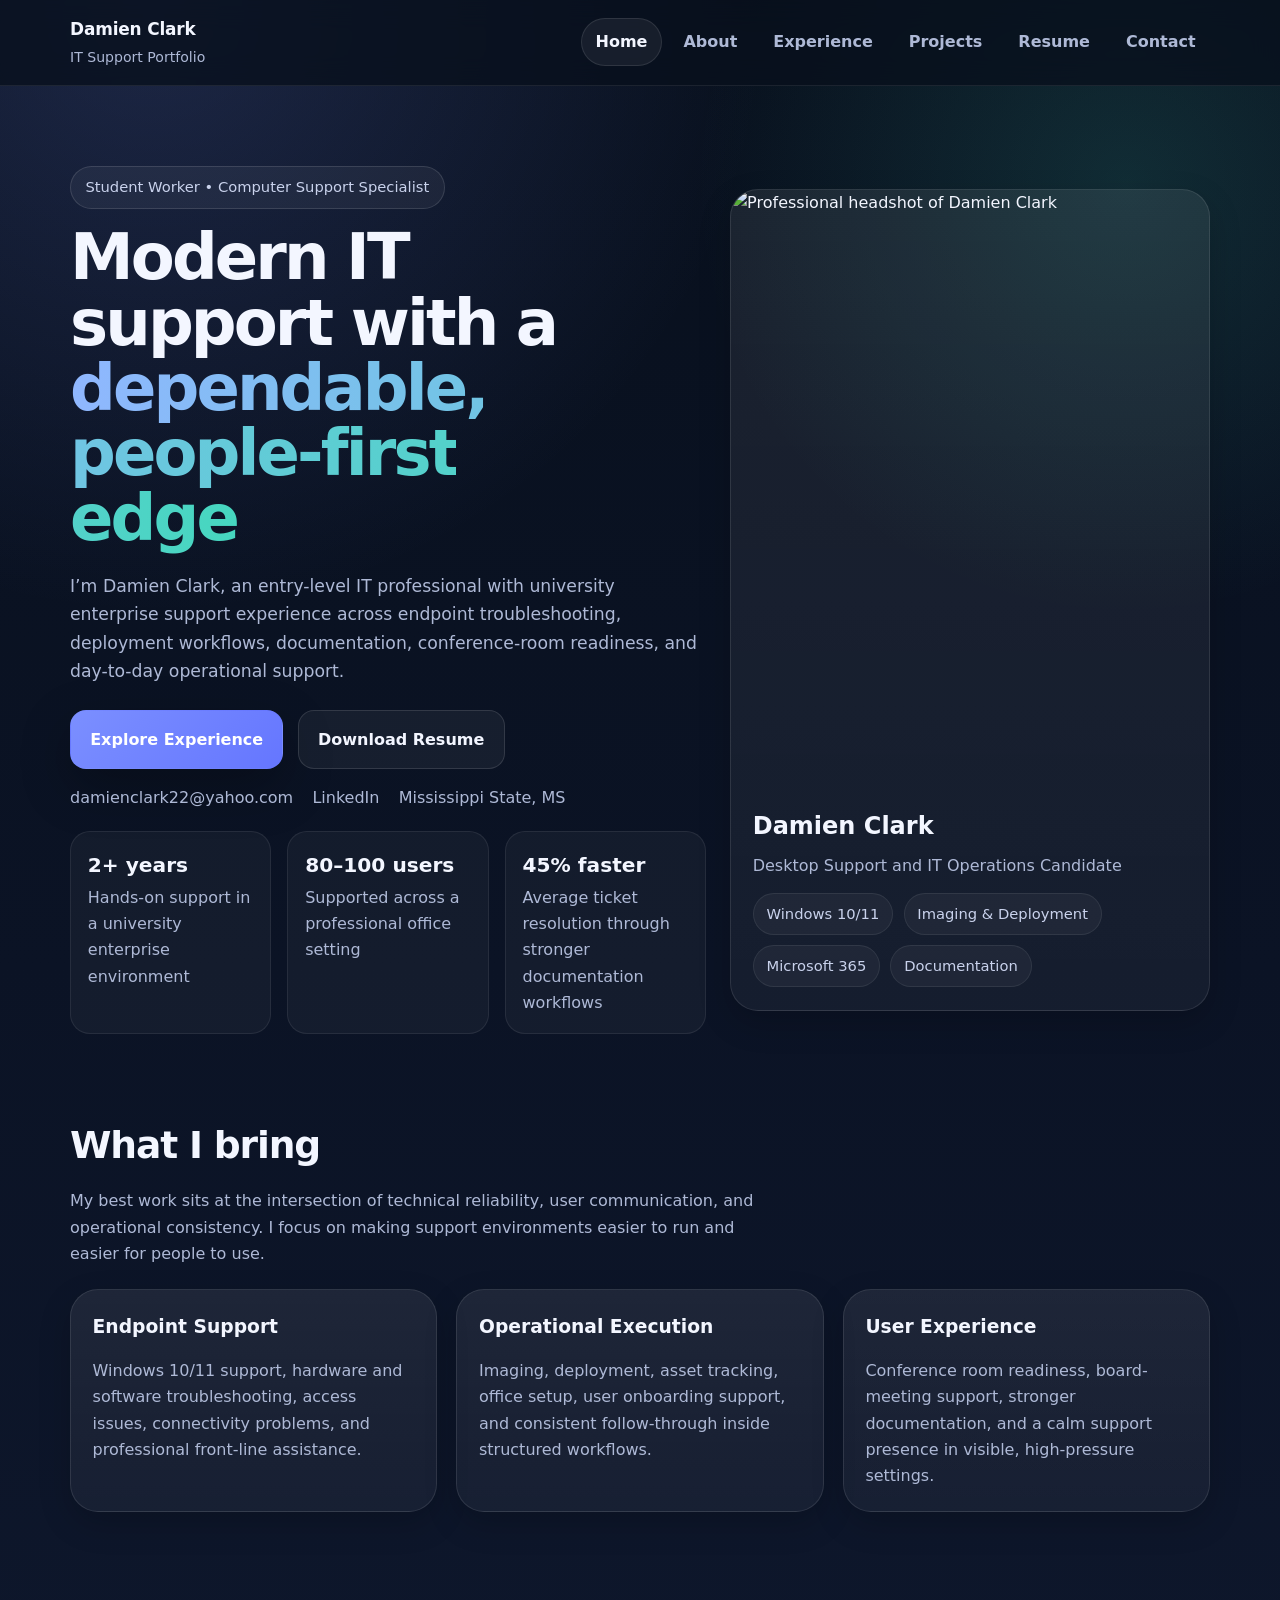
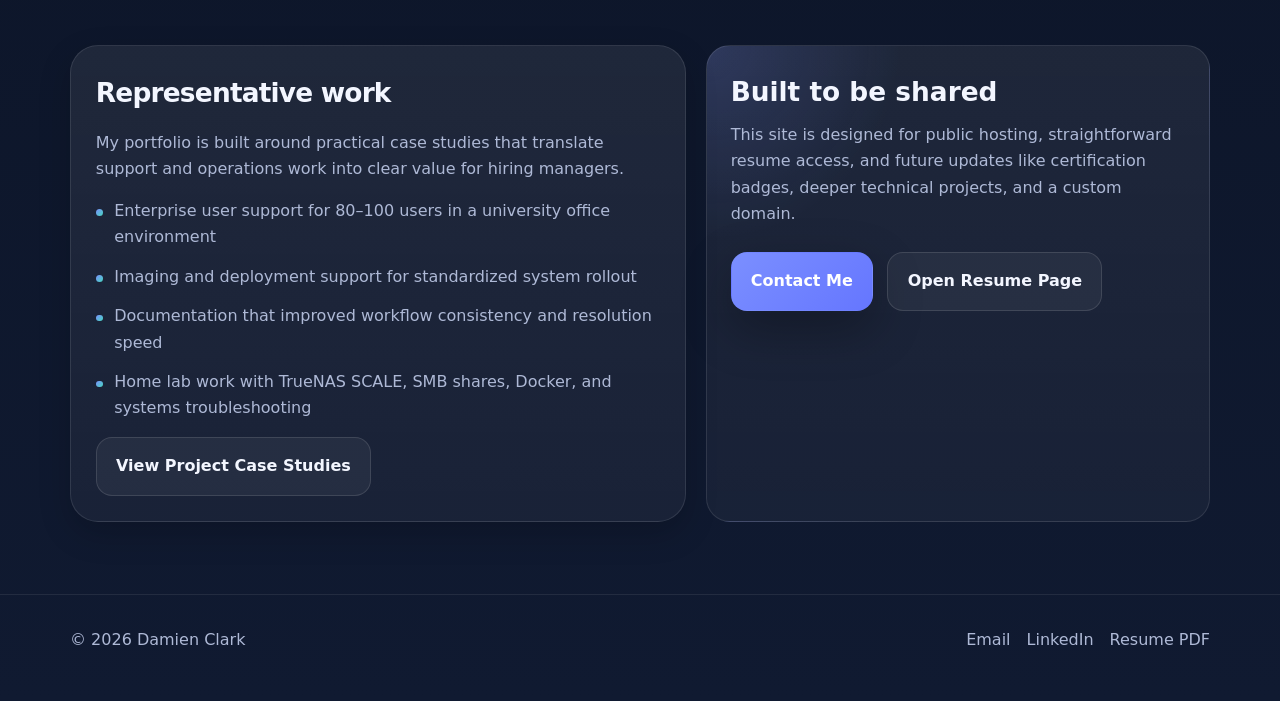
==== commit 8ad82551: "Add files via upload" ====
--- a/index.html
+++ b/index.html
@@ -17,16 +17,15 @@
     <button class="nav-toggle" type="button" aria-label="Open navigation">Menu</button>
     <nav class="nav-links">
       <a href="index.html" class="active">Home</a>
-<a href="about.html" class="">About</a>
-<a href="experience.html" class="">Experience</a>
-<a href="projects.html" class="">Projects</a>
-<a href="resume.html" class="">Resume</a>
-<a href="contact.html" class="">Contact</a>
+      <a href="about.html">About</a>
+      <a href="experience.html">Experience</a>
+      <a href="projects.html">Projects</a>
+      <a href="resume.html">Resume</a>
+      <a href="contact.html">Contact</a>
     </nav>
   </div>
 </header>
 <main>
-
 <section class="hero">
   <div class="container hero-grid">
     <div>
@@ -47,7 +46,7 @@
       <div class="quick-facts">
         <div class="fact"><strong>2+ years</strong><span class="muted">Hands-on support in a university enterprise environment</span></div>
         <div class="fact"><strong>80–100 users</strong><span class="muted">Supported across a professional office setting</span></div>
-        <div class="fact"><strong>45% faster</strong><span class="muted">Ticket resolution through stronger documentation workflows</span></div>
+        <div class="fact"><strong>45% faster</strong><span class="muted">Average ticket resolution through stronger documentation workflows</span></div>
       </div>
     </div>
     <aside class="card hero-panel">
@@ -65,7 +64,6 @@
     </aside>
   </div>
 </section>
-
 <section class="section-tight">
   <div class="container">
     <div class="section-head">
@@ -92,18 +90,17 @@
     </div>
   </div>
 </section>
-
 <section class="section">
   <div class="container split-highlight">
     <article class="card">
       <div class="card-inner">
         <h2 class="section-title" style="font-size:1.65rem;">Representative work</h2>
-        <p class="section-copy">Even without traditional software projects, you already have strong portfolio material. The pages below frame your work as practical, recruiter-friendly case studies.</p>
+        <p class="section-copy">My portfolio is built around practical case studies that translate support and operations work into clear value for hiring managers.</p>
         <ul class="list-clean">
           <li>Enterprise user support for 80–100 users in a university office environment</li>
           <li>Imaging and deployment support for standardized system rollout</li>
-          <li>Documentation that improved internal workflow consistency and resolution speed</li>
-          <li>Home lab work with TrueNAS SCALE, SMB shares, Docker, and troubleshooting</li>
+          <li>Documentation that improved workflow consistency and resolution speed</li>
+          <li>Home lab work with TrueNAS SCALE, SMB shares, Docker, and systems troubleshooting</li>
         </ul>
         <div class="btn-row">
           <a class="btn btn-secondary" href="projects.html">View Project Case Studies</a>
@@ -112,7 +109,7 @@
     </article>
     <article class="cta-banner">
       <h2>Built to be shared</h2>
-      <p class="muted">This portfolio is now structured for public GitHub Pages hosting, resume downloads, and future updates like certification badges, custom domain setup, and added technical projects.</p>
+      <p class="muted">This site is designed for public hosting, straightforward resume access, and future updates like certification badges, deeper technical projects, and a custom domain.</p>
       <div class="btn-row">
         <a class="btn btn-primary" href="contact.html">Contact Me</a>
         <a class="btn btn-secondary" href="resume.html">Open Resume Page</a>
@@ -120,9 +117,7 @@
     </article>
   </div>
 </section>
-
 </main>
-
 <footer class="site-footer">
   <div class="container footer-row">
     <div>© <span data-year></span> Damien Clark</div>
@@ -134,6 +129,5 @@
   </div>
 </footer>
 <script src="script.js"></script>
-
 </body>
 </html>
--- a/styles.css
+++ b/styles.css
@@ -13,11 +13,12 @@
   --accent-2: #46d7bf;
   --accent-3: #90b7ff;
   --shadow: 0 18px 50px rgba(0,0,0,.28);
+  --shadow-soft: 0 12px 32px rgba(0,0,0,.18);
   --radius-xl: 28px;
   --radius-lg: 22px;
   --radius-md: 16px;
   --radius-sm: 12px;
-  --max: 1180px;
+  --max: 1140px;
 }
 
 * { box-sizing: border-box; }
@@ -30,10 +31,14 @@
     radial-gradient(circle at 12% 0%, rgba(123,143,255,.18), transparent 24%),
     radial-gradient(circle at 88% 8%, rgba(70,215,191,.14), transparent 18%),
     linear-gradient(180deg, #08101d 0%, #0b1325 42%, #101a31 100%);
-  line-height: 1.6;
+  line-height: 1.65;
+  -webkit-font-smoothing: antialiased;
+  text-rendering: optimizeLegibility;
 }
 a { color: inherit; text-decoration: none; }
+a:hover { text-decoration: none; }
 img { max-width: 100%; display: block; }
+p { margin: 0; }
 .container { width: min(calc(100% - 2rem), var(--max)); margin: 0 auto; }
 main { overflow: hidden; }
 
@@ -93,14 +98,17 @@
   color: var(--text);
   background: rgba(255,255,255,.06);
 }
+.nav-links a.active {
+  box-shadow: inset 0 0 0 1px rgba(255,255,255,.10);
+}
 
 .hero {
-  padding: 5.3rem 0 2.6rem;
+  padding: 5rem 0 3rem;
 }
 .hero-grid {
   display: grid;
-  grid-template-columns: 1.18fr .82fr;
-  gap: 1.35rem;
+  grid-template-columns: 1.14fr .86fr;
+  gap: 1.5rem;
   align-items: center;
 }
 .eyebrow,
@@ -120,7 +128,7 @@
   font-size: clamp(2.7rem, 5vw, 5rem);
   line-height: 1.02;
   letter-spacing: -.045em;
-  max-width: 11ch;
+  max-width: 12ch;
 }
 .gradient {
   color: transparent;
@@ -132,7 +140,7 @@
   max-width: 64ch;
   font-size: 1.08rem;
   color: var(--muted);
-  margin: 1.2rem 0 0;
+  margin: 1.25rem 0 0;
 }
 .btn-row {
   display: flex;
@@ -176,6 +184,12 @@
   background: linear-gradient(180deg, rgba(255,255,255,.075), rgba(255,255,255,.045));
   border: 1px solid var(--border);
   border-radius: var(--radius-xl);
+  box-shadow: var(--shadow-soft);
+  transition: transform .18s ease, border-color .18s ease, background .18s ease, box-shadow .18s ease;
+}
+.card:hover {
+  transform: translateY(-2px);
+  border-color: rgba(255,255,255,.16);
   box-shadow: var(--shadow);
 }
 .card-inner { padding: 1.55rem; }
@@ -187,6 +201,7 @@
   aspect-ratio: 4 / 5;
   width: 100%;
   object-fit: cover;
+  object-position: center top;
 }
 .hero-panel .meta {
   padding: 1.25rem 1.35rem 1.45rem;
@@ -217,10 +232,11 @@
   margin-bottom: .18rem;
 }
 
-.section { padding: 4.6rem 0; }
-.section-tight { padding: 2.3rem 0 4.2rem; }
-.page-hero { padding: 3.2rem 0 1.2rem; }
-.page-hero h1 { max-width: 12ch; margin-top: .95rem; }
+.section { padding: 4.5rem 0; }
+.section-tight { padding: 2rem 0 3.8rem; }
+.page-hero { padding: 3rem 0 1.1rem; }
+.page-hero h1 { max-width: 13ch; margin-top: .95rem; }
+.page-hero .lead { max-width: 62ch; }
 .section-head {
   display: flex;
   justify-content: space-between;
@@ -242,6 +258,14 @@
 .grid-3 {
   display: grid;
   gap: 1.2rem;
+  align-items: stretch;
+}
+.grid-2 > *,
+.grid-3 > *,
+.metric-strip > *,
+.quick-facts > *,
+.timeline > * {
+  height: 100%;
 }
 .grid-2 { grid-template-columns: repeat(2, minmax(0, 1fr)); }
 .grid-3 { grid-template-columns: repeat(3, minmax(0, 1fr)); }
@@ -448,3 +472,17 @@
   .contact-link { flex-direction: column; align-items: flex-start; }
   .contact-link span:last-child { text-align: left; }
 }
+
+.info-card h3, .skill-card h3, .project-card h3, .contact-card h3, .timeline-item h3 { margin: 0 0 .55rem; }
+.project-card p + p, .contact-card p + p, .timeline-item p + p { margin-top: .65rem; }
+.card-inner > * + *, .contact-card > * + *, .info-card > * + *, .skill-card > * + *, .project-card > * + * { margin-top: .95rem; }
+.metric, .fact, .timeline-item, .contact-link, .cta-banner { transition: transform .18s ease, border-color .18s ease, background .18s ease; }
+.metric:hover, .fact:hover, .timeline-item:hover, .contact-link:hover, .cta-banner:hover { transform: translateY(-2px); border-color: rgba(255,255,255,.14); }
+.contact-stack { display: grid !important; gap: .9rem; }
+.contact-link a { color: var(--muted-2); }
+.contact-link a:hover { color: var(--text); }
+.resume-note { margin-top: 1rem; color: var(--muted); max-width: 60ch; }
+code { font-family: ui-monospace, SFMono-Regular, Menlo, Consolas, monospace; background: rgba(255,255,255,.06); padding: .14rem .4rem; border-radius: 8px; border: 1px solid rgba(255,255,255,.08); }
+.footer-links a:hover, .inline-links a:hover { color: var(--text); }
+@media (max-width: 980px) { .hero-panel { order: -1; max-width: 520px; } }
+@media (max-width: 760px) { .container { width: min(calc(100% - 1.25rem), var(--max)); } .hero { padding-top: 3.4rem; } .btn { width: 100%; } .inline-links { gap: .65rem 1rem; } }
